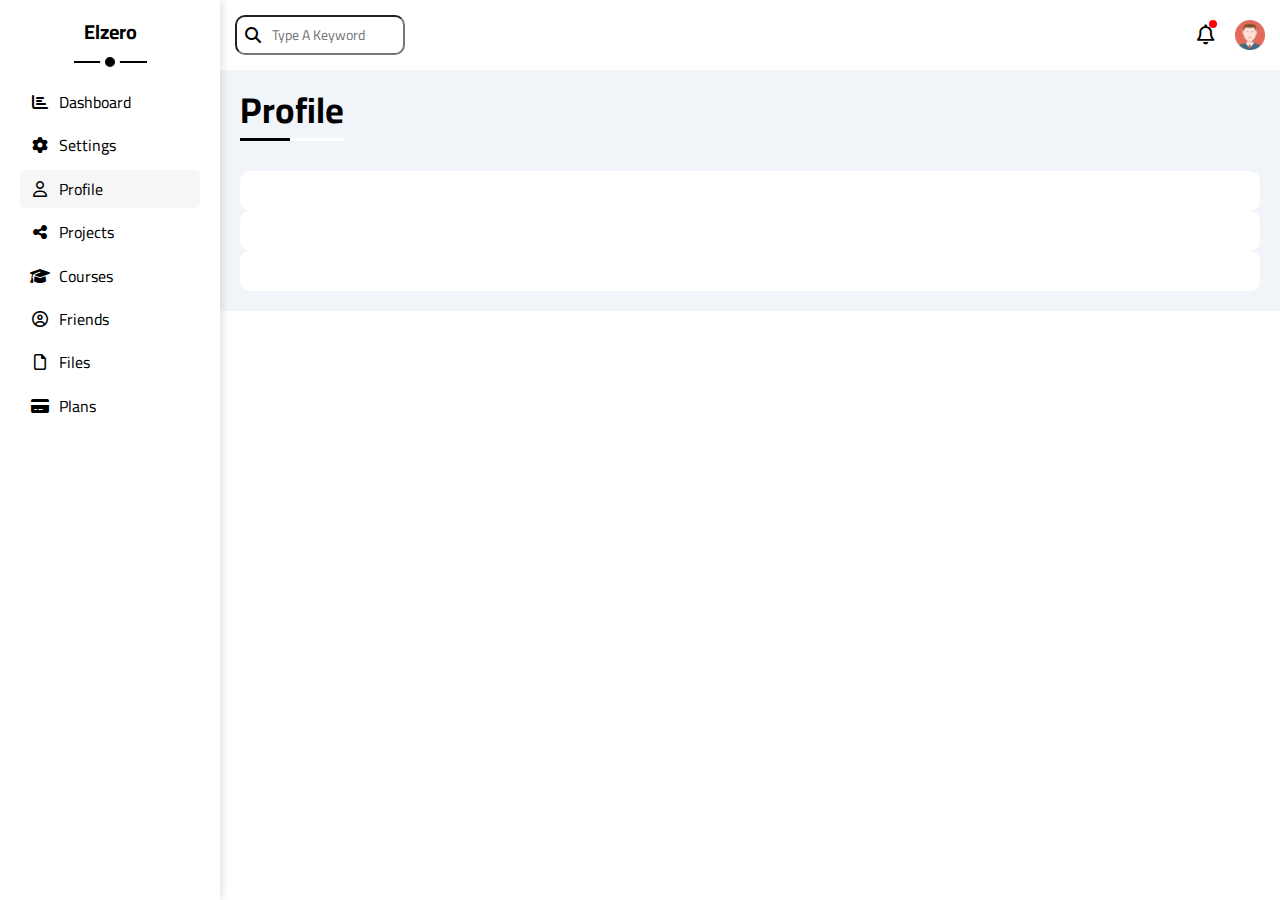
==== profile.html @ 7762bd6d "added profile page" ====
<!DOCTYPE html>
<html lang="en">
	<head>
		<meta charset="UTF-8" />
		<meta name="viewport" content="width=device-width, initial-scale=1.0" />
		<title>Profile</title>
		<!-- Google Fonts -->
		<link rel="preconnect" href="https://fonts.googleapis.com" />
		<link rel="preconnect" href="https://fonts.gstatic.com" crossorigin />
		<link
			href="https://fonts.googleapis.com/css2?family=Cairo:wght@400;500;700;800&display=swap"
			rel="stylesheet"
		/>
		<!-- Font Awesome -->
		<link rel="stylesheet" href="css/all.min.css" />
		<!-- Render Page Elements Normally -->
		<link rel="stylesheet" href="css/normalize.css" />
		<!-- Style apply for all pages -->
		<link rel="stylesheet" href="css/common.css" />
		<!-- Main Page CSS -->
		<link rel="stylesheet" href="css/profile.css" />
	</head>
	<body>
		<div class="page">
			<!-- Aside -->
			<aside>
				<div class="logo">Elzero</div>
				<ul class="aside__links">
					<li>
						<a href="index.html">
							<i class="fa-solid fa-chart-bar"></i>
							<span class="mobile-none">Dashboard</span>
						</a>
					</li>
					<li>
						<a href="settings.html">
							<i class="fa-solid fa-gear"></i>
							<span class="mobile-none">Settings</span>
						</a>
					</li>
					<li class="active">
						<a href="profile.html">
							<i class="fa-regular fa-user"></i>
							<span class="mobile-none">Profile</span>
						</a>
					</li>
					<li>
						<a href="projects.html">
							<i class="fa-solid fa-share-nodes"></i>
							<span class="mobile-none">Projects</span>
						</a>
					</li>
					<li>
						<a href="courses.html">
							<i class="fa-solid fa-graduation-cap"></i>
							<span class="mobile-none">Courses</span>
						</a>
					</li>
					<li>
						<a href="friends.html">
							<i class="fa-regular fa-circle-user"></i>
							<span class="mobile-none">Friends</span>
						</a>
					</li>
					<li>
						<a href="files.html">
							<i class="fa-regular fa-file"></i>
							<span class="mobile-none">Files</span>
						</a>
					</li>
					<li>
						<a href="plans.html">
							<i class="fa-solid fa-credit-card"></i>
							<span class="mobile-none">Plans</span>
						</a>
					</li>
				</ul>
			</aside>
			<div class="page__content">
				<!-- Header  -->
				<header class="header">
					<div class="header__search">
						<input
							type="search"
							name="search"
							id="searchInput"
							placeholder="Type A Keyword"
							class="header__search-input"
						/>
					</div>
					<i class="header__notification fa-regular fa-bell"></i>
					<img
						src="images/avatar.png"
						alt="logo"
						class="header__profile"
					/>
				</header>
				<!-- Header  -->
				<!-- Main -->
				<main>
					<h1 class="main-title">Profile</h1>
					<div class="main-content">
						<div class="profile section"></div>
						<div class="skills section"></div>
						<div class="activities section"></div>
					</div>
				</main>
				<!-- Main -->
			</div>
		</div>
	</body>
</html>
---- css/common.css ----
/* Variables */
:root {
	--main-gap: 20px;
	--main-padding: 20px;

	--main-color: #0075ff;
	--main-color-alt: #066feb;
	--main-color-green: #22c55e;
	--main-color-yellow: #f59e0b;
	--main-color-red: #f44336;

	--main-color-shade: 0, 117, 255;
	--main-color-green-shade: 34, 197, 94;
	--main-color-yellow-shade: 245, 158, 11;
	--main-color-red-shade: 244, 67, 54;

	--secondary-color: #eee;
}
/* Variables */
/* Global Rules */
*,
*::before,
*::after {
	box-sizing: border-box;
	padding: 0;
	margin: 0;
}
html {
	scroll-behavior: smooth;
}
body {
	font-family: "cairo", sans-serif;
}
ul {
	list-style: none;
}
a {
	text-decoration: none;
}
/* Global Rules */
/* Components */
.main-title {
	font-size: 36px;
	padding: 0 0 10px;
	margin: 0 0 30px;
	width: fit-content;
	position: relative;
}
.main-title::before {
	content: "";
	position: absolute;
	bottom: 0;
	height: 3px;
	background-color: white;
	left: 0;
	width: 100%;
}
.main-title::after {
	content: "";
	position: absolute;
	bottom: 0;
	height: 3px;
	background-color: black;
	left: 0;
	width: 50px;
}

.section {
	background-color: white;
	border-radius: 10px;
	padding: var(--main-padding);
}

.section-title {
	font-size: 30px;
	margin-bottom: 10px;
}

.section-subtitle {
	color: #777;
	margin-bottom: 20px;
}

.btn {
	display: block;
	width: fit-content;
	color: white;
	padding: 4px 10px;
	border: none;
	border-radius: 5px;
}
/* Components */
/* framework Classes */
@media (max-width: 767px) {
	.mobile-none {
		display: none;
	}
}

.c-var-blue {
	--color: var(--main-color);
}
.c-var-green {
	--color: var(--main-color-green);
}
.c-var-red {
	--color: var(--main-color-red);
}
.c-var-yellow {
	--color: var(--main-color-yellow);
}

.bg-var {
	background-color: var(--color);
}
/* framework Classes */
/* Scroll Bar */
::-webkit-scrollbar {
	width: 20px;
}
::-webkit-scrollbar-track {
	background-color: white;
}
::-webkit-scrollbar-thumb {
	background-color: var(--main-color);
}
/* Scroll Bar */
/* Page */
.page {
	display: flex;
}
.page__content {
	flex: 1;
	overflow: hidden;
}
main {
	padding: 20px;
	background-color: #f1f5f9;
}
/* Page */
/* Aside */
aside {
	width: 220px;
	box-shadow: 3px 0 7px rgba(0, 0, 0, 0.1);
	position: relative;
	padding: 20px;
	min-height: 100svh;
	flex-shrink: 0;
}
@media (max-width: 767px) {
	aside {
		width: 50px;
		padding: 0;
		text-align: center;
	}
}
.logo {
	width: fit-content;
	margin: 0 auto 20px;
	padding: 0 10px 20px;
	position: relative;
	text-align: center;
	font-size: 20px;
	font-weight: bold;
}
@media (max-width: 767px) {
	.logo {
		font-size: 13px;
		margin: 10px auto;
		padding: 0;
	}
}
@media (min-width: 768px) {
	.logo::before {
		content: "";
		position: absolute;
		bottom: 0px;
		left: 0;
		width: 100%;
		height: 2px;
		background-color: black;
	}
	.logo::after {
		content: "";
		position: absolute;
		bottom: 0;
		left: 50%;
		border-radius: 50%;
		width: 20px;
		height: 20px;
		background-color: black;
		transform: translateX(-50%) translateY(calc(50% - 1px));
		border: 5px solid white;
	}
}
.aside__links {
	display: flex;
	flex-direction: column;
	gap: 5px;
	position: sticky;
	top: 20px;
}
.aside__links li a {
	display: block;
	padding: 10px 5px;
	color: black;
	transition: background-color 0.3s;
	border-radius: 5px;
}
.aside__links li a:hover,
.aside__links li.active a {
	background-color: #f6f6f6;
}
.aside__links li a i {
	width: 30px;
	text-align: center;
}
@media (max-width: 767px) {
	.aside__links li a i {
		font-size: 20px;
	}
}
/* Aside */
/* Header */
.header {
	padding: 15px;
	display: flex;
	align-items: center;
	background-color: white;
}
.header__search {
	margin-right: auto;
	position: relative;
}
.header__search::before {
	content: "\f002";
	font-family: "font awesome 5 free";
	font-weight: 900;
	position: absolute;
	left: 10px;
	top: 50%;
	transform: translateY(-50%);
}
.header__search-input {
	padding: 10px 10px 10px 35px;
	border-radius: 10px;
	font-size: 14px;
	width: 170px;
	transition: width 0.3s;
}
.header__search-input:focus,
.header__search-input:active {
	width: 200px;
	outline: none;

	&::placeholder {
		opacity: 0;
	}
}
.header__notification {
	font-size: 20px;
	margin-right: 20px;
	position: relative;
}
.header__notification::after {
	content: "";
	position: absolute;
	background-color: red;
	border-radius: 50%;
	width: 8px;
	height: 8px;
	right: -2px;
	top: -5px;
}
.header__profile {
	width: 30px;
}
/* Header */
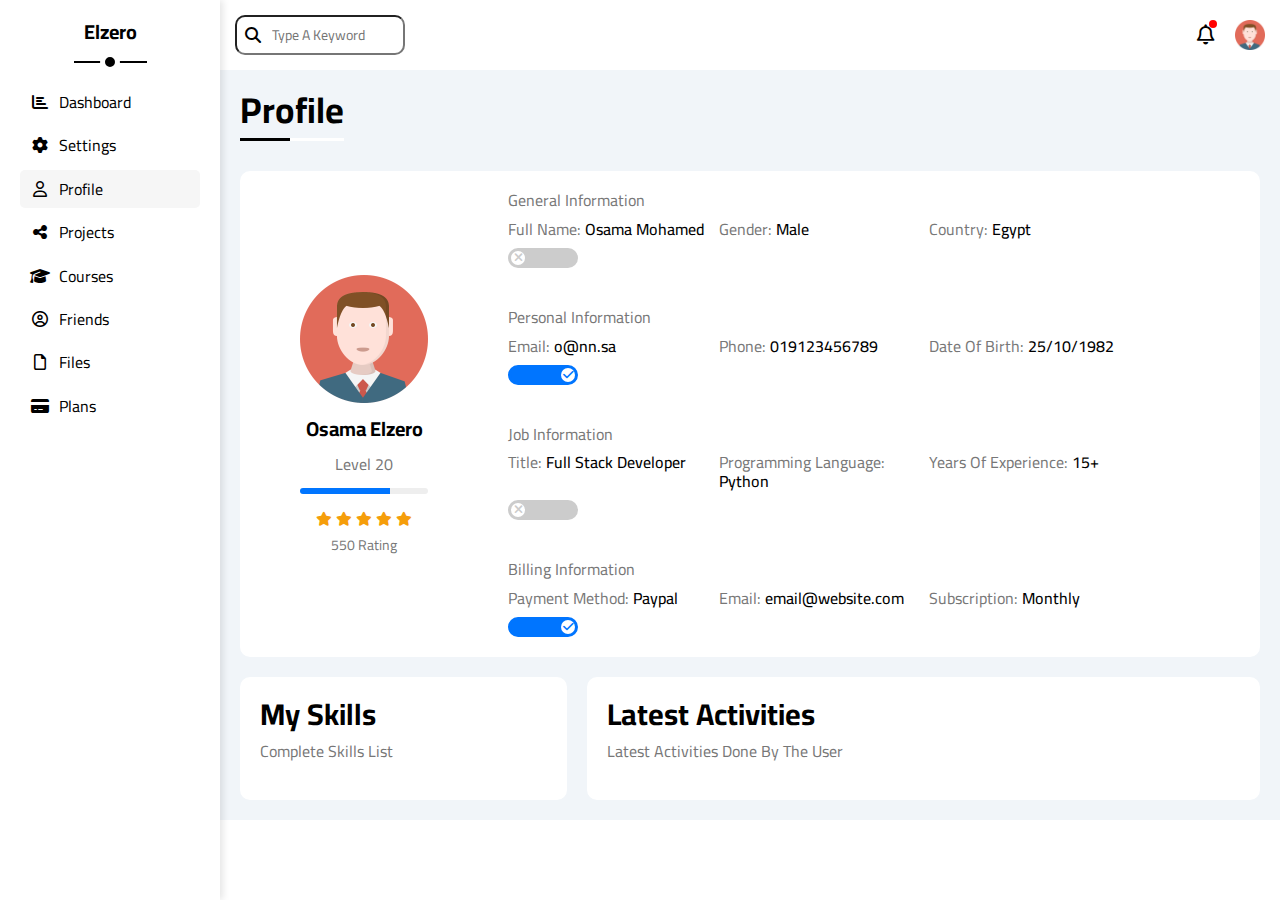
==== commit 817d2c6f: "added profile section" ====
--- a/profile.html
+++ b/profile.html
@@ -100,9 +100,163 @@
 				<main>
 					<h1 class="main-title">Profile</h1>
 					<div class="main-content">
-						<div class="profile section"></div>
-						<div class="skills section"></div>
-						<div class="activities section"></div>
+						<div class="profile section">
+							<div class="show">
+								<img src="images/avatar.png" alt="" />
+								<h2>Osama Elzero</h2>
+								<p class="lvl">Level 20</p>
+								<div class="progress-bar">
+									<div
+										class="progress"
+										style="width: 70%"
+									></div>
+								</div>
+								<div class="rating">
+									<i class="fas fa-star"></i>
+									<i class="fas fa-star"></i>
+									<i class="fas fa-star"></i>
+									<i class="fas fa-star"></i>
+									<i class="fas fa-star"></i>
+								</div>
+								<p class="rating-number">550 Rating</p>
+							</div>
+							<div class="info">
+								<div class="general">
+									<h4>General Information</h4>
+									<div class="data">
+										<div class="bit">
+											<span class="property"
+												>Full Name:</span
+											>
+											<span class="value"
+												>Osama Mohamed</span
+											>
+										</div>
+										<div class="bit">
+											<span class="property"
+												>Gender:</span
+											>
+											<span class="value">Male</span>
+										</div>
+										<div class="bit">
+											<span class="property">
+												Country:
+											</span>
+											<span class="value">Egypt</span>
+										</div>
+									</div>
+									<label>
+										<input
+											class="checkbox"
+											type="checkbox"
+										/>
+										<div class="toggle-switch"></div>
+									</label>
+								</div>
+								<div class="personal">
+									<h4>Personal Information</h4>
+									<div class="data">
+										<div class="bit">
+											<span class="property">Email:</span>
+											<span class="value">o@nn.sa</span>
+										</div>
+										<div class="bit">
+											<span class="property">Phone:</span>
+											<span class="value"
+												>019123456789</span
+											>
+										</div>
+										<div class="bit">
+											<span class="property">
+												Date Of Birth:
+											</span>
+											<span class="value"
+												>25/10/1982</span
+											>
+										</div>
+									</div>
+									<label>
+										<input
+											class="checkbox"
+											type="checkbox"
+											checked
+										/>
+										<div class="toggle-switch"></div>
+									</label>
+								</div>
+								<div class="job">
+									<h4>Job Information</h4>
+									<div class="data">
+										<div class="bit">
+											<span class="property">Title:</span>
+											<span class="value"
+												>Full Stack Developer</span
+											>
+										</div>
+										<div class="bit">
+											<span class="property"
+												>Programming Language:</span
+											>
+											<span class="value">Python</span>
+										</div>
+										<div class="bit">
+											<span class="property">
+												Years Of Experience:
+											</span>
+											<span class="value">15+</span>
+										</div>
+									</div>
+									<label>
+										<input
+											class="checkbox"
+											type="checkbox"
+										/>
+										<div class="toggle-switch"></div>
+									</label>
+								</div>
+								<div class="billing">
+									<h4>Billing Information</h4>
+									<div class="data">
+										<div class="bit">
+											<span class="property"
+												>Payment Method:</span
+											>
+											<span class="value">Paypal</span>
+										</div>
+										<div class="bit">
+											<span class="property">Email:</span>
+											<span class="value"
+												>email@website.com</span
+											>
+										</div>
+										<div class="bit">
+											<span class="property">
+												Subscription:
+											</span>
+											<span class="value">Monthly</span>
+										</div>
+									</div>
+									<label>
+										<input
+											class="checkbox"
+											type="checkbox"
+											checked
+										/>
+										<div class="toggle-switch"></div>
+									</label>
+								</div>
+							</div>
+						</div>
+						<div class="skills section">
+							<h2 class="section-title">My Skills</h2>
+							<p class="section-subtitle">Complete Skills List</p>
+						</div>
+						<div class="activities section">
+							<h2 class="section-title">Latest Activities</h2>
+							<p class="section-subtitle">
+								Latest Activities Done By The User
+							</p>
+						</div>
 					</div>
 				</main>
 				<!-- Main -->
--- a/css/profile.css
+++ b/css/profile.css
@@ -0,0 +1,134 @@
+/* Main */
+.main-content {
+	display: grid;
+	gap: 20px;
+	grid-template-columns: repeat(3, 1fr);
+}
+/* Main */
+/* Profile */
+.profile {
+	padding: 0;
+	display: flex;
+	align-items: center;
+	grid-column: span 3;
+}
+.profile .show {
+	padding: 20px 60px;
+	text-align: center;
+}
+.profile .show img {
+	width: 128px;
+	margin-bottom: 10px;
+}
+.profile .show h2 {
+	font-size: 20px;
+	margin-bottom: 15px;
+}
+.profile .show .lvl {
+	color: #777;
+	margin-bottom: 15px;
+}
+.profile .show .progress-bar {
+	background-color: var(--secondary-color);
+	height: 6px;
+	width: 100%;
+	border-radius: 3px;
+	position: relative;
+	overflow: hidden;
+	margin-bottom: 15px;
+}
+.profile .show .progress-bar .progress {
+	position: absolute;
+	left: 0;
+	top: 0;
+	height: 100%;
+	background-color: var(--main-color);
+}
+.profile .show .rating {
+	margin-bottom: 10px;
+}
+.profile .show .rating i {
+	font-size: 14px;
+	color: #f59e0b;
+}
+.profile .show .rating-number {
+	font-size: 14px;
+	color: #777;
+}
+.profile .info {
+	display: flex;
+	flex-direction: column;
+	flex: 1;
+	color: #777;
+}
+.profile .info > div {
+	padding: 20px;
+	transition: background-color 0.3s;
+}
+.profile .info > div:hover {
+	background-color: #f9f9f9;
+}
+.profile .info > div h4 {
+	font-weight: normal;
+	margin-bottom: 10px;
+}
+.profile .info > div .data {
+	margin-bottom: 10px;
+	display: flex;
+	padding-right: 100px;
+}
+.profile .info > div .data .bit {
+	flex: 1;
+}
+.profile .info > div .data .bit .value {
+	color: black;
+	font-weight: 500;
+}
+.checkbox {
+	display: none;
+}
+.toggle-switch {
+	height: 20px;
+	width: 70px;
+	background-color: #ccc;
+	border-radius: 25px;
+	border: 3px solid transparent;
+	cursor: pointer;
+	transition: background-color 0.3s, border-color 0.3s;
+	position: relative;
+}
+.toggle-switch::before {
+	content: "\f00d";
+	font-family: var(--fa-style-family-classic);
+	font-weight: 900;
+	font-size: 12px;
+	background-color: white;
+	color: #ccc;
+	position: absolute;
+	left: 0;
+	height: 100%;
+	top: 0;
+	aspect-ratio: 1/1;
+	border-radius: 50%;
+	display: flex;
+	justify-content: center;
+	align-items: center;
+	transition: left 0.3s, color 0.3s;
+}
+.checkbox:checked + .toggle-switch {
+	background-color: var(--main-color);
+	border-color: var(--main-color);
+}
+.checkbox:checked + .toggle-switch::before {
+	color: var(--main-color);
+	left: 50px;
+	content: "\f00c";
+}
+/* Profile */
+/* Skills */
+/* Skills */
+/* Activities */
+.activities {
+	grid-column: span 2;
+}
+/* Activities */
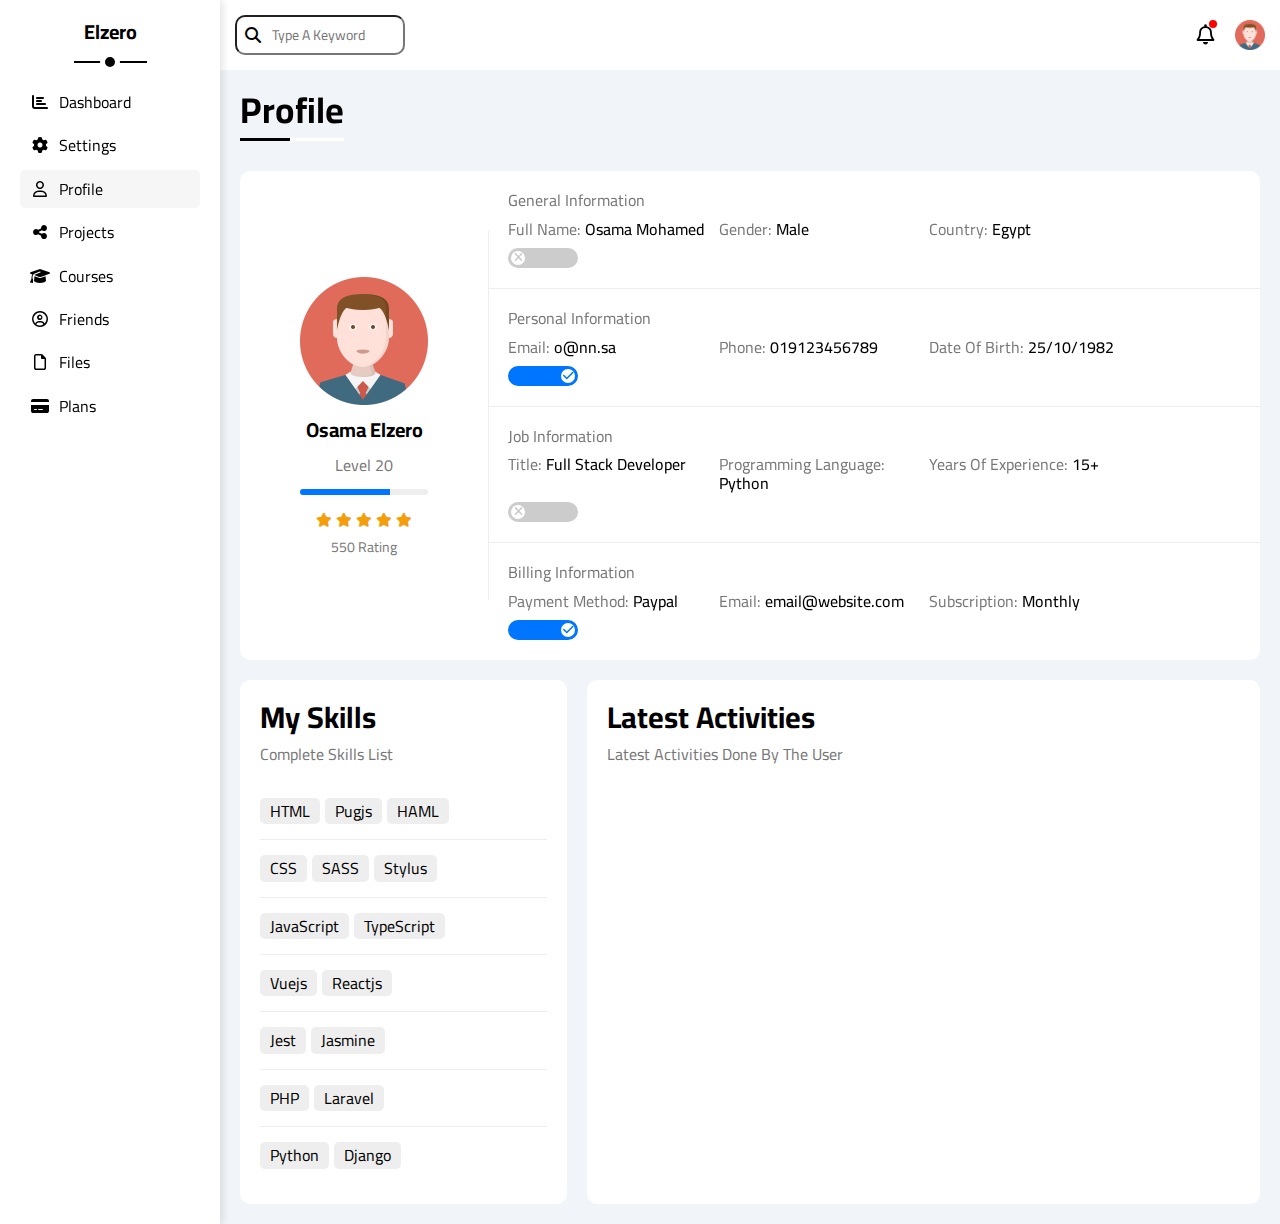
==== commit e4e7d18a: "added skills section" ====
--- a/profile.html
+++ b/profile.html
@@ -250,6 +250,36 @@
 						<div class="skills section">
 							<h2 class="section-title">My Skills</h2>
 							<p class="section-subtitle">Complete Skills List</p>
+							<div class="row">
+								<div class="btn">HTML</div>
+								<div class="btn">Pugjs</div>
+								<div class="btn">HAML</div>
+							</div>
+							<div class="row">
+								<div class="btn">CSS</div>
+								<div class="btn">SASS</div>
+								<div class="btn">Stylus</div>
+							</div>
+							<div class="row">
+								<div class="btn">JavaScript</div>
+								<div class="btn">TypeScript</div>
+							</div>
+							<div class="row">
+								<div class="btn">Vuejs</div>
+								<div class="btn">Reactjs</div>
+							</div>
+							<div class="row">
+								<div class="btn">Jest</div>
+								<div class="btn">Jasmine</div>
+							</div>
+							<div class="row">
+								<div class="btn">PHP</div>
+								<div class="btn">Laravel</div>
+							</div>
+							<div class="row">
+								<div class="btn">Python</div>
+								<div class="btn">Django</div>
+							</div>
 						</div>
 						<div class="activities section">
 							<h2 class="section-title">Latest Activities</h2>
--- a/css/profile.css
+++ b/css/profile.css
@@ -60,10 +60,23 @@
 	flex-direction: column;
 	flex: 1;
 	color: #777;
+	position: relative;
+}
+.profile .info::before {
+	content: "";
+	background-color: var(--secondary-color);
+	position: absolute;
+	left: 0;
+	top: 60px;
+	bottom: 60px;
+	width: 1px;
 }
 .profile .info > div {
 	padding: 20px;
 	transition: background-color 0.3s;
+}
+.profile .info > div:not(:last-child) {
+	border-bottom: 1px solid #eee;
 }
 .profile .info > div:hover {
 	background-color: #f9f9f9;
@@ -126,6 +139,19 @@
 }
 /* Profile */
 /* Skills */
+.skills .row {
+	display: flex;
+	gap: 5px;
+	flex-wrap: wrap;
+	padding: 15px 0;
+}
+.skills .row:not(:last-child) {
+	border-bottom: 1px solid var(--secondary-color);
+}
+.skills .row .btn {
+	color: black;
+	background-color: var(--secondary-color);
+}
 /* Skills */
 /* Activities */
 .activities {
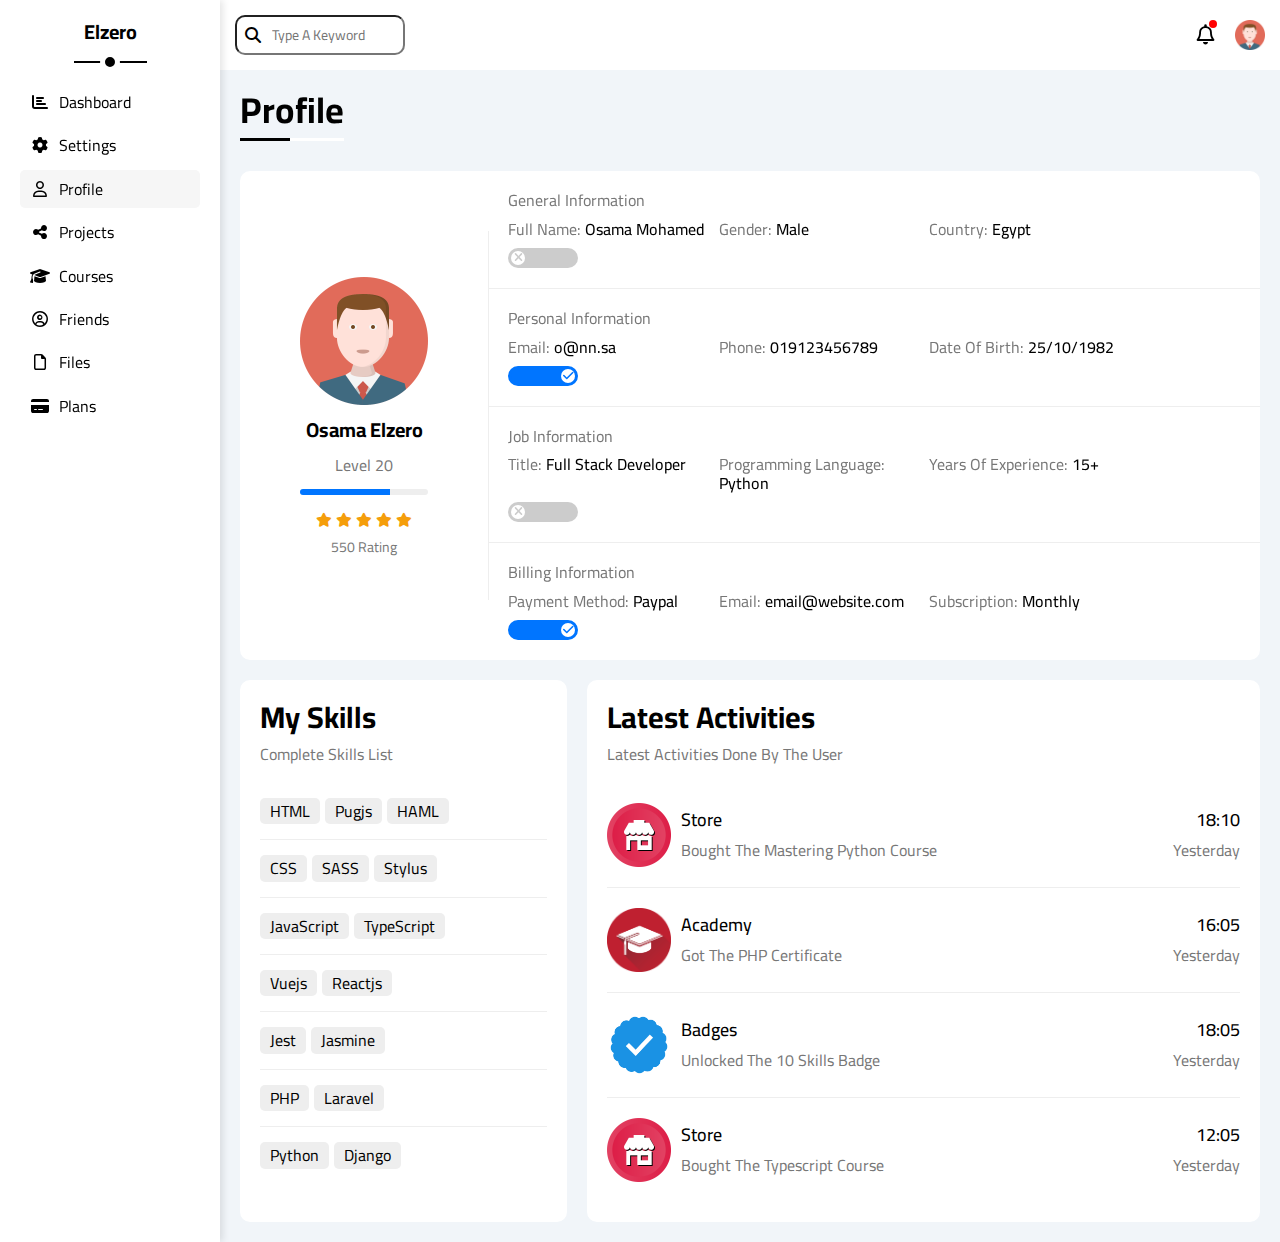
==== commit 923363b3: "added activities section" ====
--- a/profile.html
+++ b/profile.html
@@ -286,6 +286,58 @@
 							<p class="section-subtitle">
 								Latest Activities Done By The User
 							</p>
+							<div class="box">
+								<img src="images/activity-01.png" alt="" />
+								<div class="info">
+									<div class="category">Store</div>
+									<div class="description">
+										Bought The Mastering Python Course
+									</div>
+								</div>
+								<div class="time">
+									<div class="clock">18:10</div>
+									<div class="day">Yesterday</div>
+								</div>
+							</div>
+							<div class="box">
+								<img src="images/activity-02.png" alt="" />
+								<div class="info">
+									<div class="category">Academy</div>
+									<div class="description">
+										Got The PHP Certificate
+									</div>
+								</div>
+								<div class="time">
+									<div class="clock">16:05</div>
+									<div class="day">Yesterday</div>
+								</div>
+							</div>
+							<div class="box">
+								<img src="images/activity-03.png" alt="" />
+								<div class="info">
+									<div class="category">Badges</div>
+									<div class="description">
+										Unlocked The 10 Skills Badge
+									</div>
+								</div>
+								<div class="time">
+									<div class="clock">18:05</div>
+									<div class="day">Yesterday</div>
+								</div>
+							</div>
+							<div class="box">
+								<img src="images/activity-01.png" alt="" />
+								<div class="info">
+									<div class="category">Store</div>
+									<div class="description">
+										Bought The Typescript Course
+									</div>
+								</div>
+								<div class="time">
+									<div class="clock">12:05</div>
+									<div class="day">Yesterday</div>
+								</div>
+							</div>
 						</div>
 					</div>
 				</main>
--- a/css/profile.css
+++ b/css/profile.css
@@ -157,4 +157,36 @@
 .activities {
 	grid-column: span 2;
 }
+.activities .box {
+	display: flex;
+	align-items: center;
+	gap: 10px;
+	padding: 20px 0;
+}
+.activities .box:not(:last-child) {
+	border-bottom: 1px solid var(--secondary-color);
+}
+.activities .box img {
+	width: 64px;
+}
+.activities .box .info .category {
+	margin-bottom: 10px;
+	font-weight: 500;
+	font-size: 18px;
+}
+.activities .box .info .description {
+	color: #777;
+}
+.activities .box .time {
+	margin-left: auto;
+	text-align: right;
+}
+.activities .box .time .clock {
+	margin-bottom: 10px;
+	font-weight: 500;
+	font-size: 18px;
+}
+.activities .box .time .day {
+	color: #777;
+}
 /* Activities */
